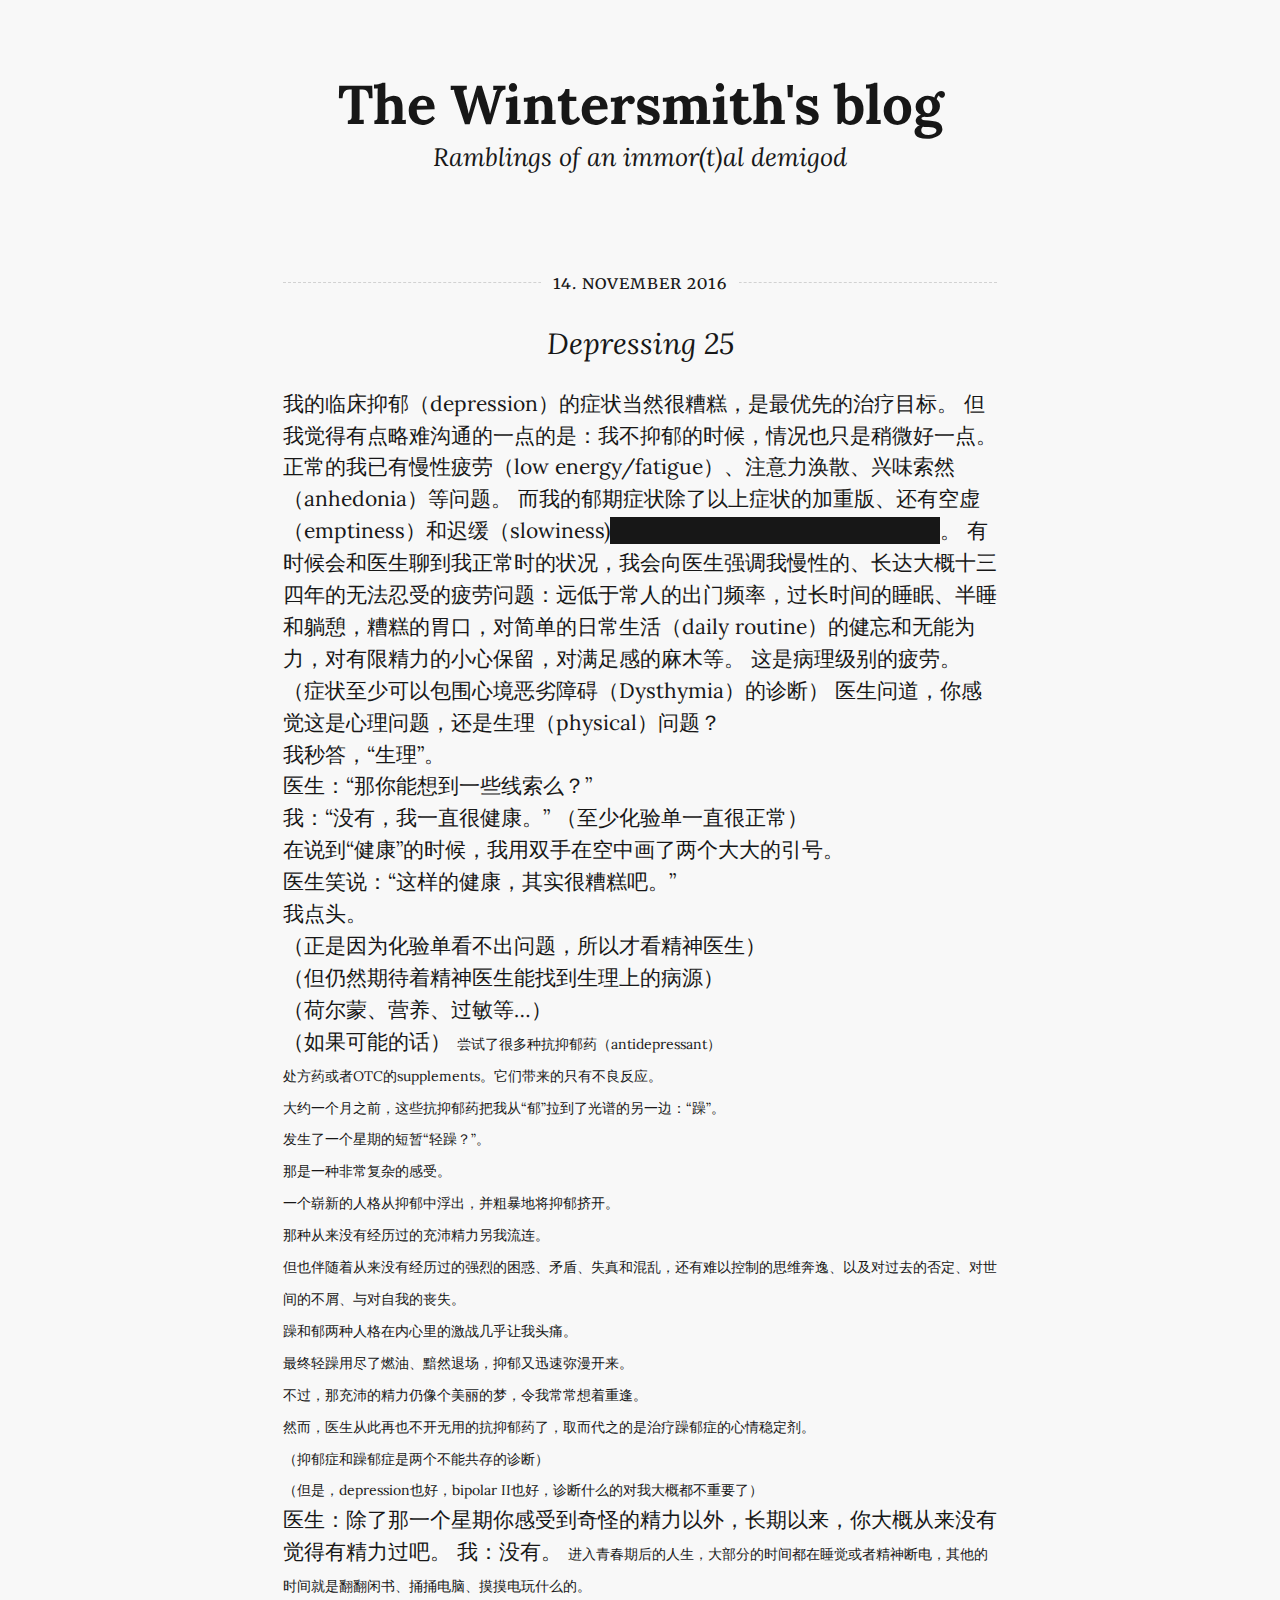
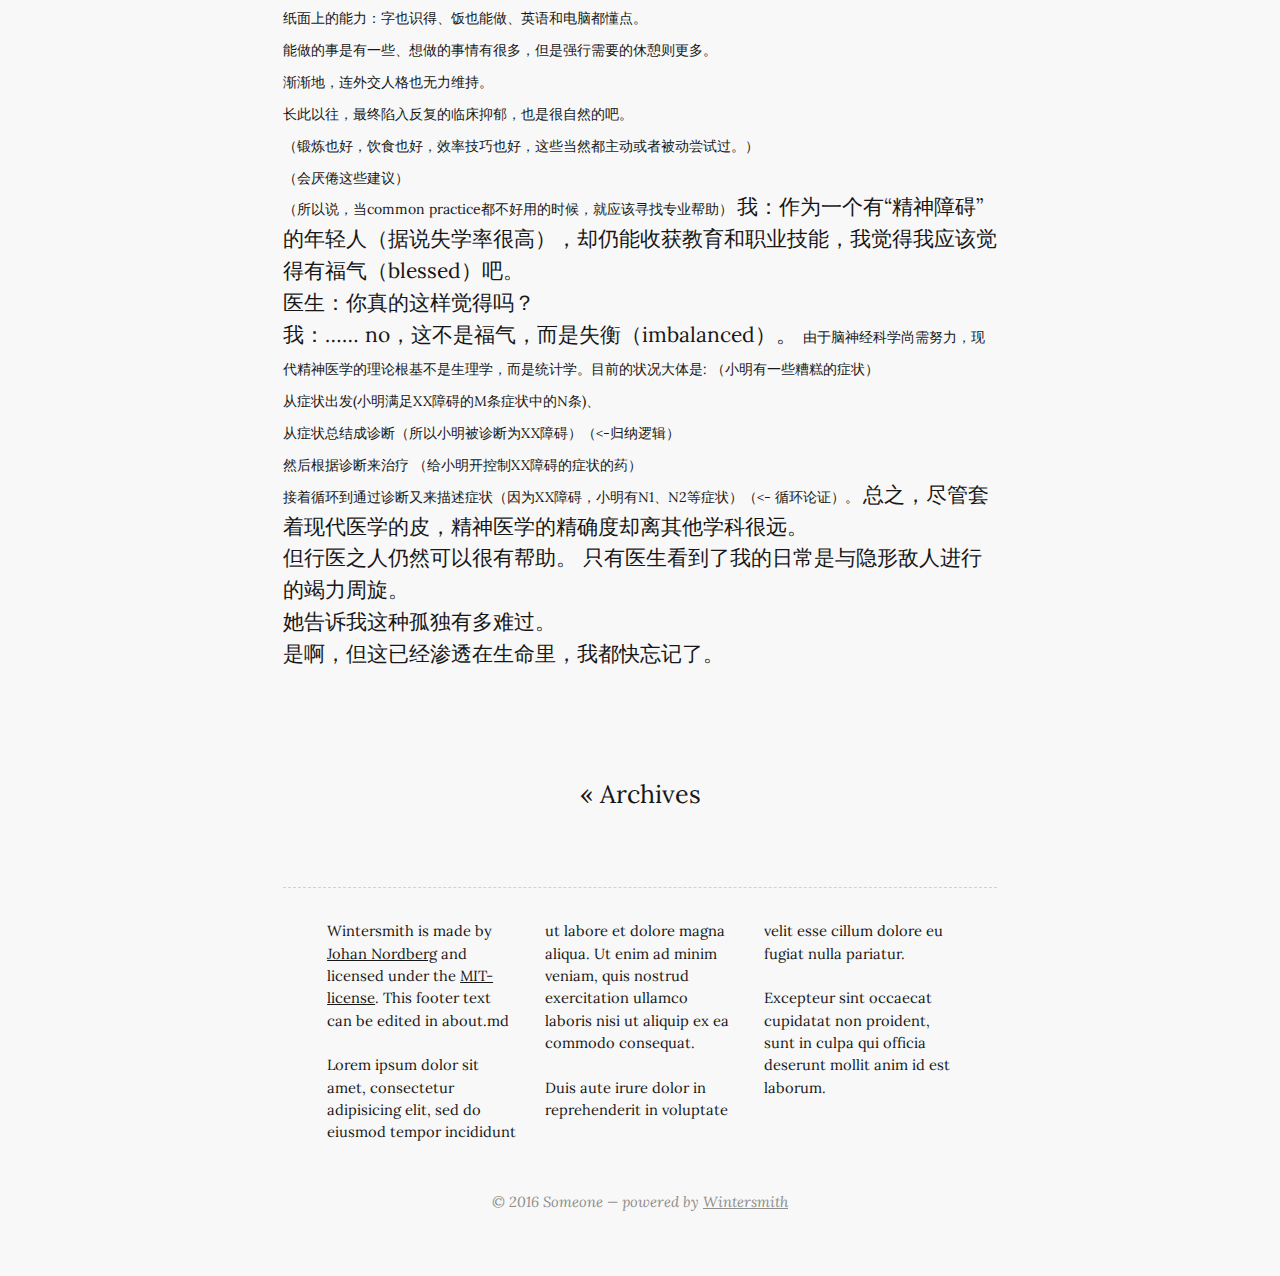
==== index.html @ 5347682f "first article" ====
<!DOCTYPE html>
<html lang="en">
  <head>
    <meta charset="utf-8">
    <meta http-equiv="X-UA-Compatible" content="IE=edge,chrome=1">
    <meta name="viewport" content="width=device-width">
    <title>The Wintersmith's blog
    </title>
    <link rel="alternate" href="http://localhost:8080/feed.xml" type="application/rss+xml" title="Ramblings of an immor(t)al demigod">
    <link rel="stylesheet" href="http://fonts.googleapis.com/css?family=Lora:400,700,400italic,700italic|Anonymous+Pro:400,700,400italic,700italic|Merriweather:400,700,300">
    <link rel="stylesheet" href="/css/main.css">
  </head>
  <body>
    <header class="header">
      <div class="content-wrap">
        <div class="logo">
          <h1><a href="http://localhost:8080">The Wintersmith's blog</a></h1>
          <p class="description">Ramblings of an immor(t)al demigod</p>
        </div>
      </div>
    </header>
    <div id="content">
      <div class="content-wrap">
        <article class="article intro">
          <header>
            <p class="date"><span>14. November 2016</span></p>
            <h2><a href="/articles/mood/">Depressing 25</a></h2>
          </header>
          <section class="content"><p>我的临床抑郁（depression）的症状当然很糟糕，是最优先的治疗目标。</p>
<p>但我觉得有点略难沟通的一点的是：我不抑郁的时候，情况也只是稍微好一点。</p>
<p>正常的我已有慢性疲劳（low&nbsp;energy/fatigue）、注意力涣散、兴味索然（anhedonia）等问题。</p>
<p>而我的郁期症状除了以上症状的加重版、还有空虚（emptiness）和迟缓（slowiness)<span style="background: #171717">以及自杀意念（suicidal ideation）</span>。</p>
<p>有时候会和医生聊到我正常时的状况，我会向医生强调我慢性的、长达大概十三四年的无法忍受的疲劳问题：远低于常人的出门频率，过长时间的睡眠、半睡和躺憩，糟糕的胃口，对简单的日常生活（daily&nbsp;routine）的健忘和无能为力，对有限精力的小心保留，对满足感的麻木等。</p>
<p>这是病理级别的疲劳。（症状至少可以包围心境恶劣障碍（Dysthymia）的诊断）</p>
<p>医生问道，你感觉这是心理问题，还是生理（physical）问题？<br>我秒答，“生理”。<br>医生：“那你能想到一些线索么？”<br>我：“没有，我一直很健康。” （至少化验单一直很正常）<br> 在说到“健康”的时候，我用双手在空中画了两个大大的引号。<br>医生笑说：“这样的健康，其实很糟糕吧。”<br>我点头。<br>（正是因为化验单看不出问题，所以才看精神医生）<br>（但仍然期待着精神医生能找到生理上的病源）<br>（荷尔蒙、营养、过敏等…）<br>（如果可能的话）</p>
<p style="font-size:14px">
尝试了很多种抗抑郁药（antidepressant）<br>处方药或者<span class="caps">OTC</span>的supplements。它们带来的只有不良反应。<br>大约一个月之前，这些抗抑郁药把我从“郁”拉到了光谱的另一边：“躁”。<br>发生了一个星期的短暂“轻躁？”。<br>那是一种非常复杂的感受。<br>一个崭新的人格从抑郁中浮出，并粗暴地将抑郁挤开。<br>那种从来没有经历过的充沛精力另我流连。<br>但也伴随着从来没有经历过的强烈的困惑、矛盾、失真和混乱，还有难以控制的思维奔逸、以及对过去的否定、对世间的不屑、与对自我的丧失。<br>躁和郁两种人格在内心里的激战几乎让我头痛。<br>最终轻躁用尽了燃油、黯然退场，抑郁又迅速弥漫开来。<br>不过，那充沛的精力仍像个美丽的梦，令我常常想着重逢。<br>然而，医生从此再也不开无用的抗抑郁药了，取而代之的是治疗躁郁症的心情稳定剂。<br>（抑郁症和躁郁症是两个不能共存的诊断）<br>（但是，depression也好，bipolar <span class="caps">II</span>也好，诊断什么的对我大概都不重要了）<br></p>

<p>医生：除了那一个星期你感受到奇怪的精力以外，长期以来，你大概从来没有觉得有精力过吧。&nbsp;我：没有。</p>
<p style="font-size:14px">
进入青春期后的人生，大部分的时间都在睡觉或者精神断电，其他的时间就是翻翻闲书、捅捅电脑、摸摸电玩什么的。<br>纸面上的能力：字也识得、饭也能做、英语和电脑都懂点。<br>能做的事是有一些、想做的事情有很多，但是强行需要的休憩则更多。<br>渐渐地，连外交人格也无力维持。<br>长此以往，最终陷入反复的临床抑郁，也是很自然的吧。<br>（锻炼也好，饮食也好，效率技巧也好，这些当然都主动或者被动尝试过。）<br>（会厌倦这些建议）<br>（所以说，当common&nbsp;practice都不好用的时候，就应该寻找专业帮助）
</p>

<p>我：作为一个有“精神障碍”的年轻人（据说失学率很高），却仍能收获教育和职业技能，我觉得我应该觉得有福气（blessed）吧。<br>医生：你真的这样觉得吗？<br>我：……&nbsp;no，这不是福气，而是失衡（imbalanced）。  </p>
<p style="font-size:14px">
由于脑神经科学尚需努力，现代精神医学的理论根基不是生理学，而是统计学。目前的状况大体是:
</p>
<p style="font-size:14px">
（小明有一些糟糕的症状）<br>从症状出发(小明满足<span class="caps">XX</span>障碍的M条症状中的N条)、<br>从症状总结成诊断（所以小明被诊断为<span class="caps">XX</span>障碍）（&lt;-归纳逻辑）<br>然后根据诊断来治疗 （给小明开控制<span class="caps">XX</span>障碍的症状的药）<br>接着循环到通过诊断又来描述症状（因为<span class="caps">XX</span>障碍，小明有N1、N2等症状）（&lt;-&nbsp;循环论证）。
</p>

<p>总之，尽管套着现代医学的皮，精神医学的精确度却离其他学科很远。<br>但行医之人仍然可以很有帮助。 </p>
<p>只有医生看到了我的日常是与隐形敌人进行的竭力周旋。<br>她告诉我这种孤独有多难过。<br>是啊，但这已经渗透在生命里，我都快忘记了。  </p>

          </section>
        </article>
      </div>
    </div>
    <footer>
      <div class="content-wrap">
        <div class="nav"><a href="/archive.html">« Archives</a>
        </div>
        <section class="about"><p>Wintersmith is made by <a href="http://johan-nordberg.com">Johan Nordberg</a> and licensed under the <a href="http://opensource.org/licenses/MIT">MIT-license</a>.
This footer text can be edited in about.md</p>
<p>Lorem ipsum dolor sit amet, consectetur adipisicing elit, sed do eiusmod
tempor incididunt ut labore et dolore magna aliqua. Ut enim ad minim veniam,
quis nostrud exercitation ullamco laboris nisi ut aliquip ex ea commodo
consequat.</p>
<p>Duis aute irure dolor in reprehenderit in voluptate velit esse cillum
dolore eu fugiat nulla pariatur.</p>
<p>Excepteur sint occaecat cupidatat non proident, sunt in culpa qui officia
deserunt mollit anim id est laborum.</p>

        </section>
        <section class="copy">
          <p>&copy; 2016 Someone &mdash; powered by&nbsp;<a href="https://github.com/jnordberg/wintersmith">Wintersmith</a>
          </p>
        </section>
      </div>
    </footer>
  </body>
</html>
---- css/main.css ----
h1, h2, h3, h4, h5, h6, p, body, a, img, ul, ol, blockquote, pre {
  margin: 0; padding: 0; border: 0;
}

body {
  font-family: 'Lora', serif;
  font-size: 21px;
  line-height: 1.52;
  background-color: #f8f8f8;
  text-rendering: optimizeLegibility;
}

.content-wrap {
  width: 34em;
  margin: 0 auto;
}

body, a {
  color: #171717;
}

a:hover {
  color: #ff8000;
  text-decoration: underline;
}

p {
  margin-bottom: 1.52em;
}

pre {
  font-size: 0.9em;
  overflow: auto;
  background: #fff;
  border: 1px dashed #d2d2d2;
  border-radius: 0.25em;
  margin-bottom: 1.8em;
  padding: 1em;
}

h1 {
  font-size: 2em;
  margin-bottom: 1em;
}

h2 {
  font-size: 1.2em;
  font-weight: 400;
  line-height: 1.43;
  margin-bottom: 1.35em;
}

h3 {
  font-style: italic;
  text-align: center;
  font-weight: 400;
  font-size: 1.4em;
  margin-top: 1.8em;
  margin-bottom: 0.8em;
}

ol, ul {
  margin: 0 1.4em 1.4em 4em;
}

li {
  margin-bottom: 0.5em;
}

blockquote {
  margin: 1.2em 3em;
  padding-left: 1em;
  font-style: italic;
}

hr {
  border: 0;
  border-top: 1px dashed #d2d2d2;
  height: 0;
  margin: 1.6em 0;
}

/* page header */

.header {
  margin: 3em 0 5em;
}

.header h1 {
  font-size: 2.6em;
  text-align: center;
  font-weight: 700;
  margin: 0;
}

.header a, .header a:hover {
  text-decoration: none;
  color: #171717;
}

.header .author {
  font-family: 'Merriweather', serif;
  font-variant: small-caps;
  text-transform: lowercase;
  text-rendering: auto;
  text-align: center;
  font-weight: 400;
  letter-spacing: 1px;
}

.header .description {
  font-size: 1.2em;
  font-style: italic;
  text-align: center;
  margin-top: -0.3em;
}

body.article-detail > header h1 {
  font-size: 2.5em;
  font-style: italic;
  font-weight: 400;
  margin-bottom: -0.2em;
}

body.article-detail > header {
  margin-bottom: 3em;
}

/* page footer */

footer {
  margin: 3em 0;
}

footer .nav {
  text-align: center;
  margin-top: 5em;
  margin-bottom: 3.5em;
}

footer .nav a {
  padding: 0 0.5em;
  font-size: 1.2em;
  text-decoration: none;
}

footer .about {
  border-top: 1px dashed #d2d2d2;
  padding: 2.2em 3em;
  font-size: 0.7em;
  -webkit-column-count: 3;
  -moz-column-count: 3;
  -ms-column-count: 3;
  column-count: 3;
  -webkit-column-gap: 2em;
  -moz-column-gap: 2em;
  -ms-column-gap: 2em;
  column-gap: 2em;
}

footer .copy {
  text-align: center;
  font-size: 0.7em;
  font-style: italic;
  margin-top: 1em;
}

footer .copy, footer .copy a {
  color: #8e8e8e;
}

/* article */

.article {
  margin: 3em 0 4em;
}

.article header {
  border-top: 1px dashed #d2d2d2;
}

.article header h2 {
  font-style: italic;
  text-align: center;
  font-weight: 400;
  margin: 0.8em 0;
  font-size: 1.4em;
}

.article header h2 a {
  text-decoration: none;
}

.article header .date {
  text-align: center;
  font-size: 0.8em;
  margin-top: -0.7em;
}

.article header .date span {
  background-color: #f8f8f8;
  padding: 0 0.7em;
}

.article.intro .content p {
  display: inline;
}

.article.intro .content .more {
  text-decoration: underline;
  font-weight: 700;
  padding-left: 0.3em;
}

.article .content img {
  display: block;
  width: 100%;
}

.more, .date {
  font-family: 'Merriweather', serif;
  font-variant: small-caps;
  text-transform: lowercase;
  font-weight: 400;
  text-rendering: auto;
  letter-spacing: 1px;
}

/* archive */

.archive {
  width: 32em;
  margin: 5em auto 6em;
  padding-left: 2em;
}

.archive h2 {
  font-size: 2em;
  margin: 0;
  margin-left: 6.1em;
  margin-bottom: 0.5em;
  font-style: italic;
}

.archive a, .archive span{
  display: block;
  float: left;
  margin-bottom: -1px;
  text-decoration: none;
}
.archive li:not(:last-child) {
	border-bottom: 1px solid #d2d2d2;
	margin-bottom: -1px;
}

.archive a.last, .archive span.last {
  border: 0;
  margin-bottom: 0;
}

.archive a {
  width: 21em;
  text-indent: 1em;
  white-space: nowrap;
}

.archive .year-label,
.archive .month-label{
  width: 4em;
  font-family: 'Merriweather', serif;
  font-variant: small-caps;
  text-transform: lowercase;
  font-weight: 400;
  text-rendering: auto;
  letter-spacing: 1px;
  text-align: center;
}

.archive .month-label {
  width: 7em;
}

.archive ul {
  list-style: none;
  margin: 0;
}

.archive ul li {
  margin: 0;
}

/* code styling */

code {
  font-family: 'Anonymous Pro', monospace;
  font-size: 0.85em;
  color: #000;
}

pre code {
  display: block;
  line-height: 1.1;
}

p code {
  padding: 0.1em 0.3em 0.2em;
  border-radius: 0.3em;
  position: relative;
  background: #fffff3;

  white-space: nowrap;
}

/* syntax hl stuff */

code.lang-markdown {
  color: #424242;
}

code.lang-markdown .header,
code.lang-markdown .strong {
  font-weight: bold;
}

code.lang-markdown .emphasis {
  font-style: italic;
}

code.lang-markdown .horizontal_rule,
code.lang-markdown .link_label,
code.lang-markdown .code,
code.lang-markdown .header,
code.lang-markdown .link_url {
  color: #555;
}

code.lang-markdown .blockquote,
code.lang-markdown .bullet {
  color: #bbb;
}

/* Tomorrow Theme */
/* http://jmblog.github.com/color-themes-for-google-code-highlightjs */
/* Original theme - https://github.com/chriskempson/tomorrow-theme */
/* http://jmblog.github.com/color-themes-for-google-code-highlightjs */
.tomorrow-comment, pre .comment, pre .title {
  color: #8e908c;
}

.tomorrow-red, pre .variable, pre .attribute, pre .tag, pre .regexp, pre .ruby .constant, pre .xml .tag .title, pre .xml .pi, pre .xml .doctype, pre .html .doctype, pre .css .id, pre .css .class, pre .css .pseudo {
  color: #c82829;
}

.tomorrow-orange, pre .number, pre .preprocessor, pre .built_in, pre .literal, pre .params, pre .constant {
  color: #f5871f;
}

.tomorrow-yellow, pre .class, pre .ruby .class .title, pre .css .rules .attribute {
  color: #eab700;
}

.tomorrow-green, pre .string, pre .value, pre .inheritance, pre .header, pre .ruby .symbol, pre .xml .cdata {
  color: #718c00;
}

.tomorrow-aqua, pre .css .hexcolor {
  color: #3e999f;
}

.tomorrow-blue, pre .function, pre .python .decorator, pre .python .title, pre .ruby .function .title, pre .ruby .title .keyword, pre .perl .sub, pre .javascript .title, pre .coffeescript .title {
  color: #4271ae;
}

.tomorrow-purple, pre .keyword, pre .javascript .function {
  color: #8959a8;
}

/* media queries */

@media (min-width: 1600px) {
  body { font-size: 26px; }
}

@media (max-width: 900px) {
  body { font-size: 18px; }
}

@media (max-width: 690px) {
  .content-wrap {
    width: auto;
    padding: 0 1em;
  }
  .header {
    margin: 1em 0;
  }
  .header h1 {
    font-size: 1.4em;
    margin-bottom: 0.6em;
  }
  .header .description {
    font-size: 1em;
  }
  .article {
    margin: 1em 0 2.5em;
  }
  .archive {
    width: 80%;
    margin: 0 auto;
  }
  .archive * {
    float: none !important;
    line-height: 1.6 !important;
    width: auto !important;
    height: auto !important;
    text-align: left !important;
    border: 0 !important;
    margin: 0 !important;
  }
  footer .nav {
    margin: 1em 0;
  }
  footer .about {
    padding: 0;
    font-size: 0.9em;
    padding-top: 1.6em;
    -webkit-column-count: 1;
    -moz-column-count: 1;
    -ms-column-count: 1;
    column-count: 1;
  }
  footer .about p {
    margin-bottom: 1em;
  }
}
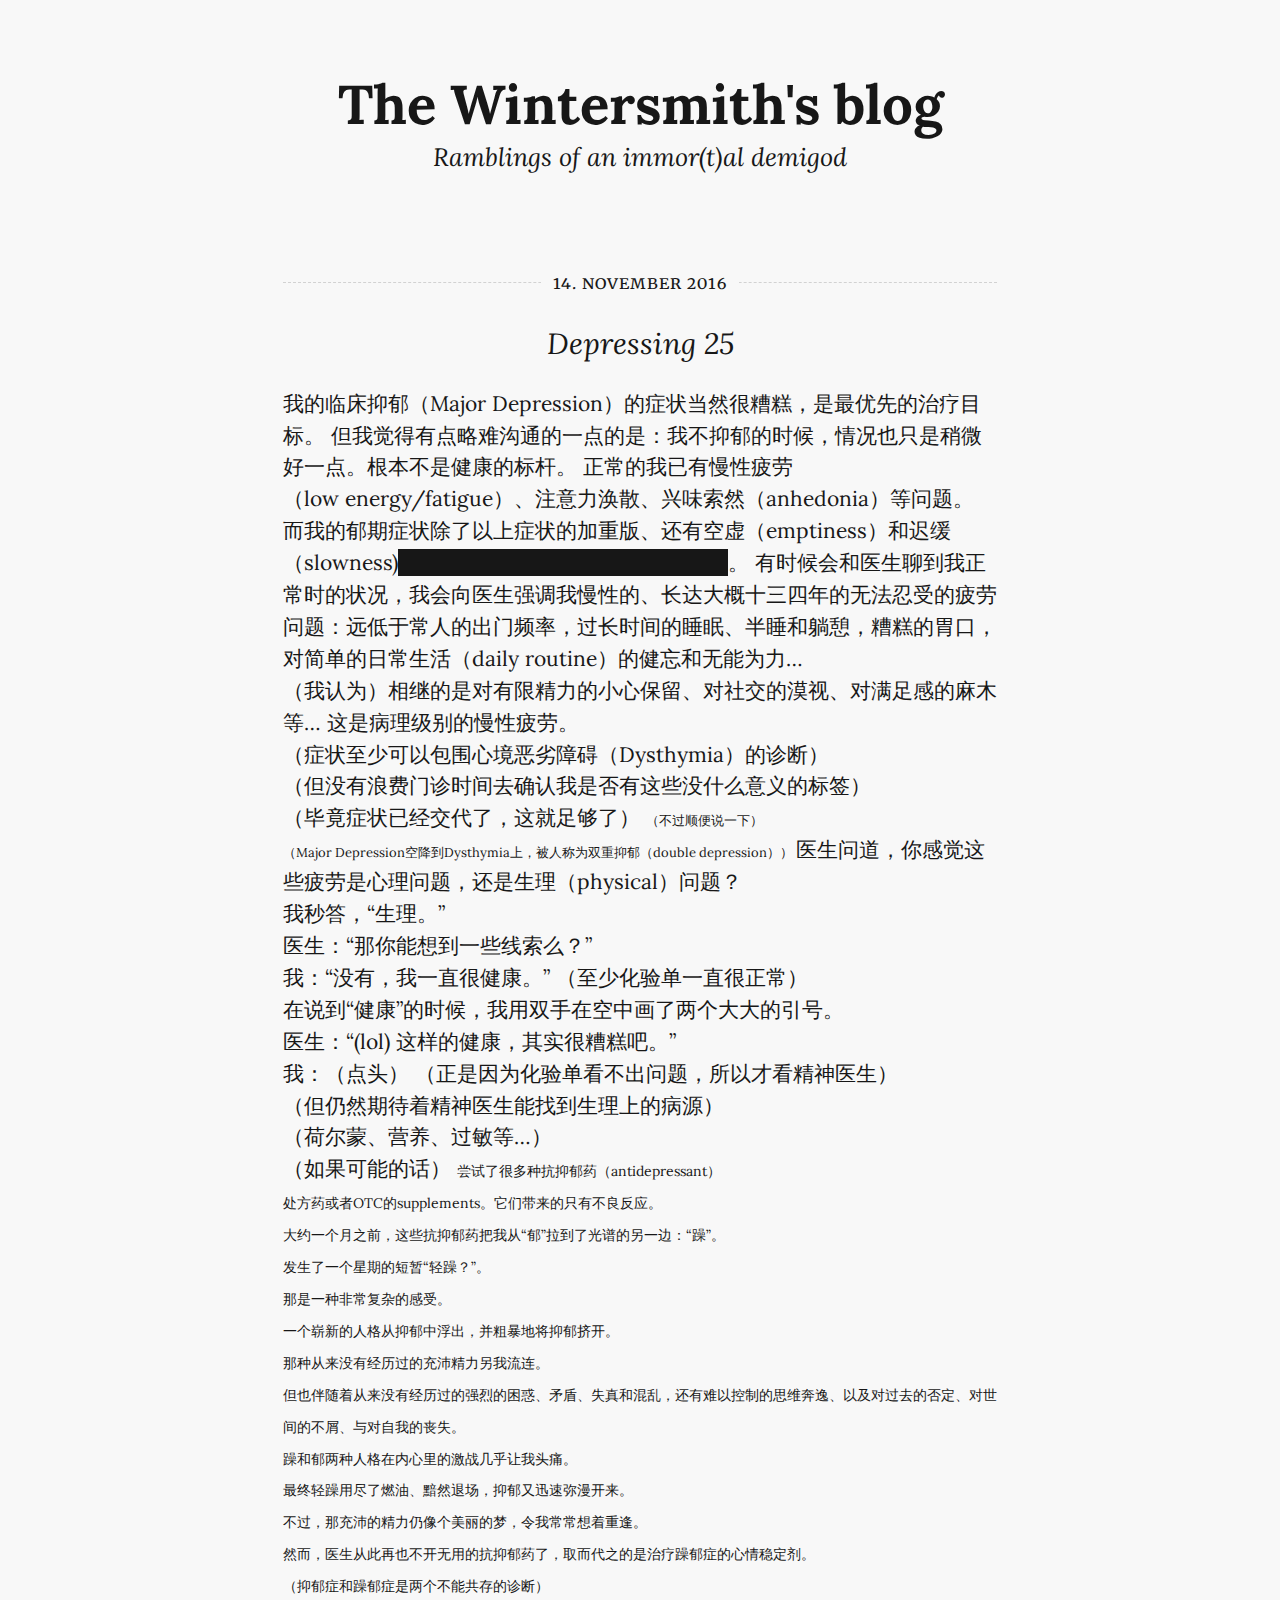
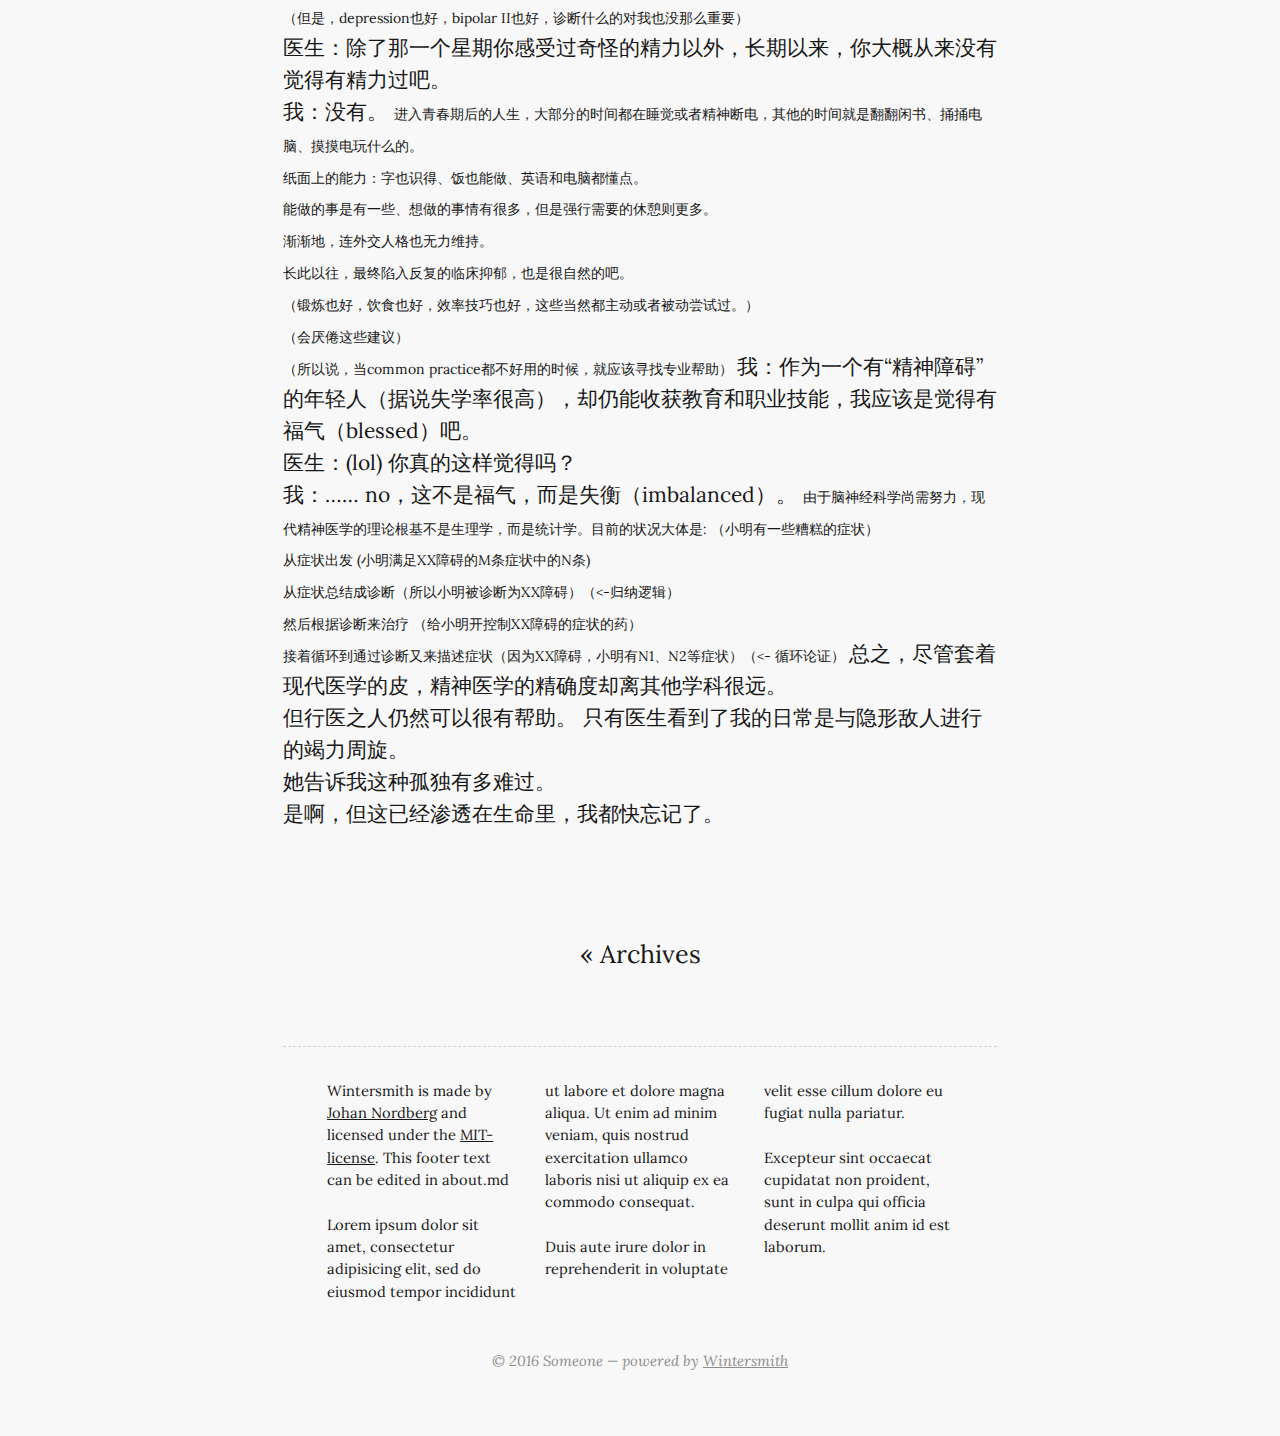
==== commit 59bdecf4: "fix" ====
--- a/index.html
+++ b/index.html
@@ -26,27 +26,32 @@
             <p class="date"><span>14. November 2016</span></p>
             <h2><a href="/articles/mood/">Depressing 25</a></h2>
           </header>
-          <section class="content"><p>我的临床抑郁（depression）的症状当然很糟糕，是最优先的治疗目标。</p>
-<p>但我觉得有点略难沟通的一点的是：我不抑郁的时候，情况也只是稍微好一点。</p>
+          <section class="content"><p>我的临床抑郁（Major&nbsp;Depression）的症状当然很糟糕，是最优先的治疗目标。</p>
+<p>但我觉得有点略难沟通的一点的是：我不抑郁的时候，情况也只是稍微好一点。根本不是健康的标杆。</p>
 <p>正常的我已有慢性疲劳（low&nbsp;energy/fatigue）、注意力涣散、兴味索然（anhedonia）等问题。</p>
-<p>而我的郁期症状除了以上症状的加重版、还有空虚（emptiness）和迟缓（slowiness)<span style="background: #171717">以及自杀意念（suicidal ideation）</span>。</p>
-<p>有时候会和医生聊到我正常时的状况，我会向医生强调我慢性的、长达大概十三四年的无法忍受的疲劳问题：远低于常人的出门频率，过长时间的睡眠、半睡和躺憩，糟糕的胃口，对简单的日常生活（daily&nbsp;routine）的健忘和无能为力，对有限精力的小心保留，对满足感的麻木等。</p>
-<p>这是病理级别的疲劳。（症状至少可以包围心境恶劣障碍（Dysthymia）的诊断）</p>
-<p>医生问道，你感觉这是心理问题，还是生理（physical）问题？<br>我秒答，“生理”。<br>医生：“那你能想到一些线索么？”<br>我：“没有，我一直很健康。” （至少化验单一直很正常）<br> 在说到“健康”的时候，我用双手在空中画了两个大大的引号。<br>医生笑说：“这样的健康，其实很糟糕吧。”<br>我点头。<br>（正是因为化验单看不出问题，所以才看精神医生）<br>（但仍然期待着精神医生能找到生理上的病源）<br>（荷尔蒙、营养、过敏等…）<br>（如果可能的话）</p>
+<p>而我的郁期症状除了以上症状的加重版、还有空虚（emptiness）和迟缓（slowness)<span style="background: #171717">以及自杀意念（suicidal ideation）</span>。</p>
+<p>有时候会和医生聊到我正常时的状况，我会向医生强调我慢性的、长达大概十三四年的无法忍受的疲劳问题：远低于常人的出门频率，过长时间的睡眠、半睡和躺憩，糟糕的胃口，对简单的日常生活（daily routine）的健忘和无能为力…<br>（我认为）相继的是对有限精力的小心保留、对社交的漠视、对满足感的麻木等…</p>
+<p>这是病理级别的慢性疲劳。<br>（症状至少可以包围心境恶劣障碍（Dysthymia）的诊断）<br>（但没有浪费门诊时间去确认我是否有这些没什么意义的标签）<br>（毕竟症状已经交代了，这就足够了）</p>
+<p style="font-size:13px">
+（不过顺便说一下）<br>（Major Depression空降到Dysthymia上，被人称为双重抑郁（double&nbsp;depression））
+</p>
+
+<p>医生问道，你感觉这些疲劳是心理问题，还是生理（physical）问题？<br>我秒答，“生理。”<br>医生：“那你能想到一些线索么？”<br>我：“没有，我一直很健康。” （至少化验单一直很正常）<br> 在说到“健康”的时候，我用双手在空中画了两个大大的引号。<br>医生：“(lol) 这样的健康，其实很糟糕吧。”<br>我：（点头）  </p>
+<p>（正是因为化验单看不出问题，所以才看精神医生）<br>（但仍然期待着精神医生能找到生理上的病源）<br>（荷尔蒙、营养、过敏等…）<br>（如果可能的话）</p>
 <p style="font-size:14px">
-尝试了很多种抗抑郁药（antidepressant）<br>处方药或者<span class="caps">OTC</span>的supplements。它们带来的只有不良反应。<br>大约一个月之前，这些抗抑郁药把我从“郁”拉到了光谱的另一边：“躁”。<br>发生了一个星期的短暂“轻躁？”。<br>那是一种非常复杂的感受。<br>一个崭新的人格从抑郁中浮出，并粗暴地将抑郁挤开。<br>那种从来没有经历过的充沛精力另我流连。<br>但也伴随着从来没有经历过的强烈的困惑、矛盾、失真和混乱，还有难以控制的思维奔逸、以及对过去的否定、对世间的不屑、与对自我的丧失。<br>躁和郁两种人格在内心里的激战几乎让我头痛。<br>最终轻躁用尽了燃油、黯然退场，抑郁又迅速弥漫开来。<br>不过，那充沛的精力仍像个美丽的梦，令我常常想着重逢。<br>然而，医生从此再也不开无用的抗抑郁药了，取而代之的是治疗躁郁症的心情稳定剂。<br>（抑郁症和躁郁症是两个不能共存的诊断）<br>（但是，depression也好，bipolar <span class="caps">II</span>也好，诊断什么的对我大概都不重要了）<br></p>
+尝试了很多种抗抑郁药（antidepressant）<br>处方药或者<span class="caps">OTC</span>的supplements。它们带来的只有不良反应。<br>大约一个月之前，这些抗抑郁药把我从“郁”拉到了光谱的另一边：“躁”。<br>发生了一个星期的短暂“轻躁？”。<br>那是一种非常复杂的感受。<br>一个崭新的人格从抑郁中浮出，并粗暴地将抑郁挤开。<br>那种从来没有经历过的充沛精力另我流连。<br>但也伴随着从来没有经历过的强烈的困惑、矛盾、失真和混乱，还有难以控制的思维奔逸、以及对过去的否定、对世间的不屑、与对自我的丧失。<br>躁和郁两种人格在内心里的激战几乎让我头痛。<br>最终轻躁用尽了燃油、黯然退场，抑郁又迅速弥漫开来。<br>不过，那充沛的精力仍像个美丽的梦，令我常常想着重逢。<br>然而，医生从此再也不开无用的抗抑郁药了，取而代之的是治疗躁郁症的心情稳定剂。<br>（抑郁症和躁郁症是两个不能共存的诊断）<br>（但是，depression也好，bipolar <span class="caps">II</span>也好，诊断什么的对我也没那么重要）<br></p>
 
-<p>医生：除了那一个星期你感受到奇怪的精力以外，长期以来，你大概从来没有觉得有精力过吧。&nbsp;我：没有。</p>
+<p>医生：除了那一个星期你感受过奇怪的精力以外，长期以来，你大概从来没有觉得有精力过吧。<br>我：没有。</p>
 <p style="font-size:14px">
 进入青春期后的人生，大部分的时间都在睡觉或者精神断电，其他的时间就是翻翻闲书、捅捅电脑、摸摸电玩什么的。<br>纸面上的能力：字也识得、饭也能做、英语和电脑都懂点。<br>能做的事是有一些、想做的事情有很多，但是强行需要的休憩则更多。<br>渐渐地，连外交人格也无力维持。<br>长此以往，最终陷入反复的临床抑郁，也是很自然的吧。<br>（锻炼也好，饮食也好，效率技巧也好，这些当然都主动或者被动尝试过。）<br>（会厌倦这些建议）<br>（所以说，当common&nbsp;practice都不好用的时候，就应该寻找专业帮助）
 </p>
 
-<p>我：作为一个有“精神障碍”的年轻人（据说失学率很高），却仍能收获教育和职业技能，我觉得我应该觉得有福气（blessed）吧。<br>医生：你真的这样觉得吗？<br>我：……&nbsp;no，这不是福气，而是失衡（imbalanced）。  </p>
+<p>我：作为一个有“精神障碍”的年轻人（据说失学率很高），却仍能收获教育和职业技能，我应该是觉得有福气（blessed）吧。<br>医生：(lol) 你真的这样觉得吗？<br>我：……&nbsp;no，这不是福气，而是失衡（imbalanced）。  </p>
 <p style="font-size:14px">
 由于脑神经科学尚需努力，现代精神医学的理论根基不是生理学，而是统计学。目前的状况大体是:
 </p>
 <p style="font-size:14px">
-（小明有一些糟糕的症状）<br>从症状出发(小明满足<span class="caps">XX</span>障碍的M条症状中的N条)、<br>从症状总结成诊断（所以小明被诊断为<span class="caps">XX</span>障碍）（&lt;-归纳逻辑）<br>然后根据诊断来治疗 （给小明开控制<span class="caps">XX</span>障碍的症状的药）<br>接着循环到通过诊断又来描述症状（因为<span class="caps">XX</span>障碍，小明有N1、N2等症状）（&lt;-&nbsp;循环论证）。
+（小明有一些糟糕的症状）<br>从症状出发 (小明满足<span class="caps">XX</span>障碍的M条症状中的N条)<br>从症状总结成诊断（所以小明被诊断为<span class="caps">XX</span>障碍）（&lt;-归纳逻辑）<br>然后根据诊断来治疗 （给小明开控制<span class="caps">XX</span>障碍的症状的药）<br>接着循环到通过诊断又来描述症状（因为<span class="caps">XX</span>障碍，小明有N1、N2等症状）（&lt;-&nbsp;循环论证）
 </p>
 
 <p>总之，尽管套着现代医学的皮，精神医学的精确度却离其他学科很远。<br>但行医之人仍然可以很有帮助。 </p>
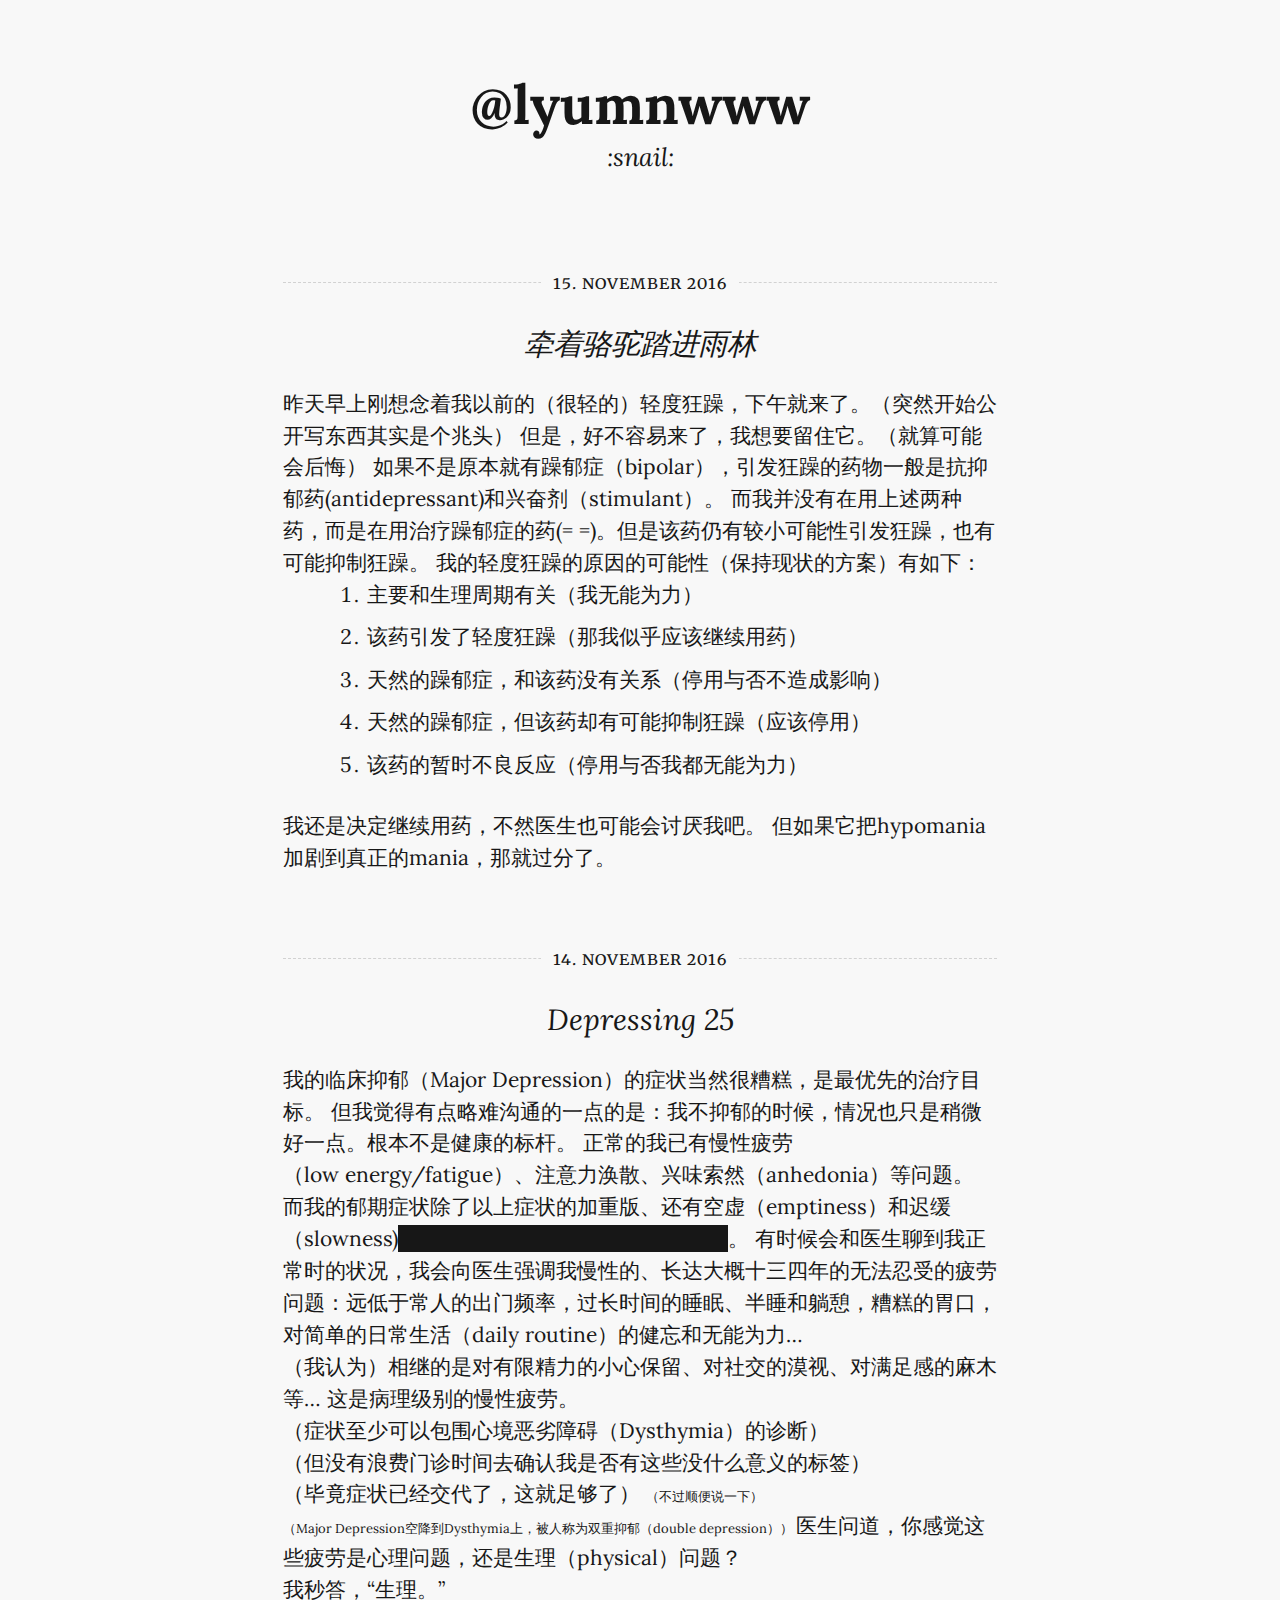
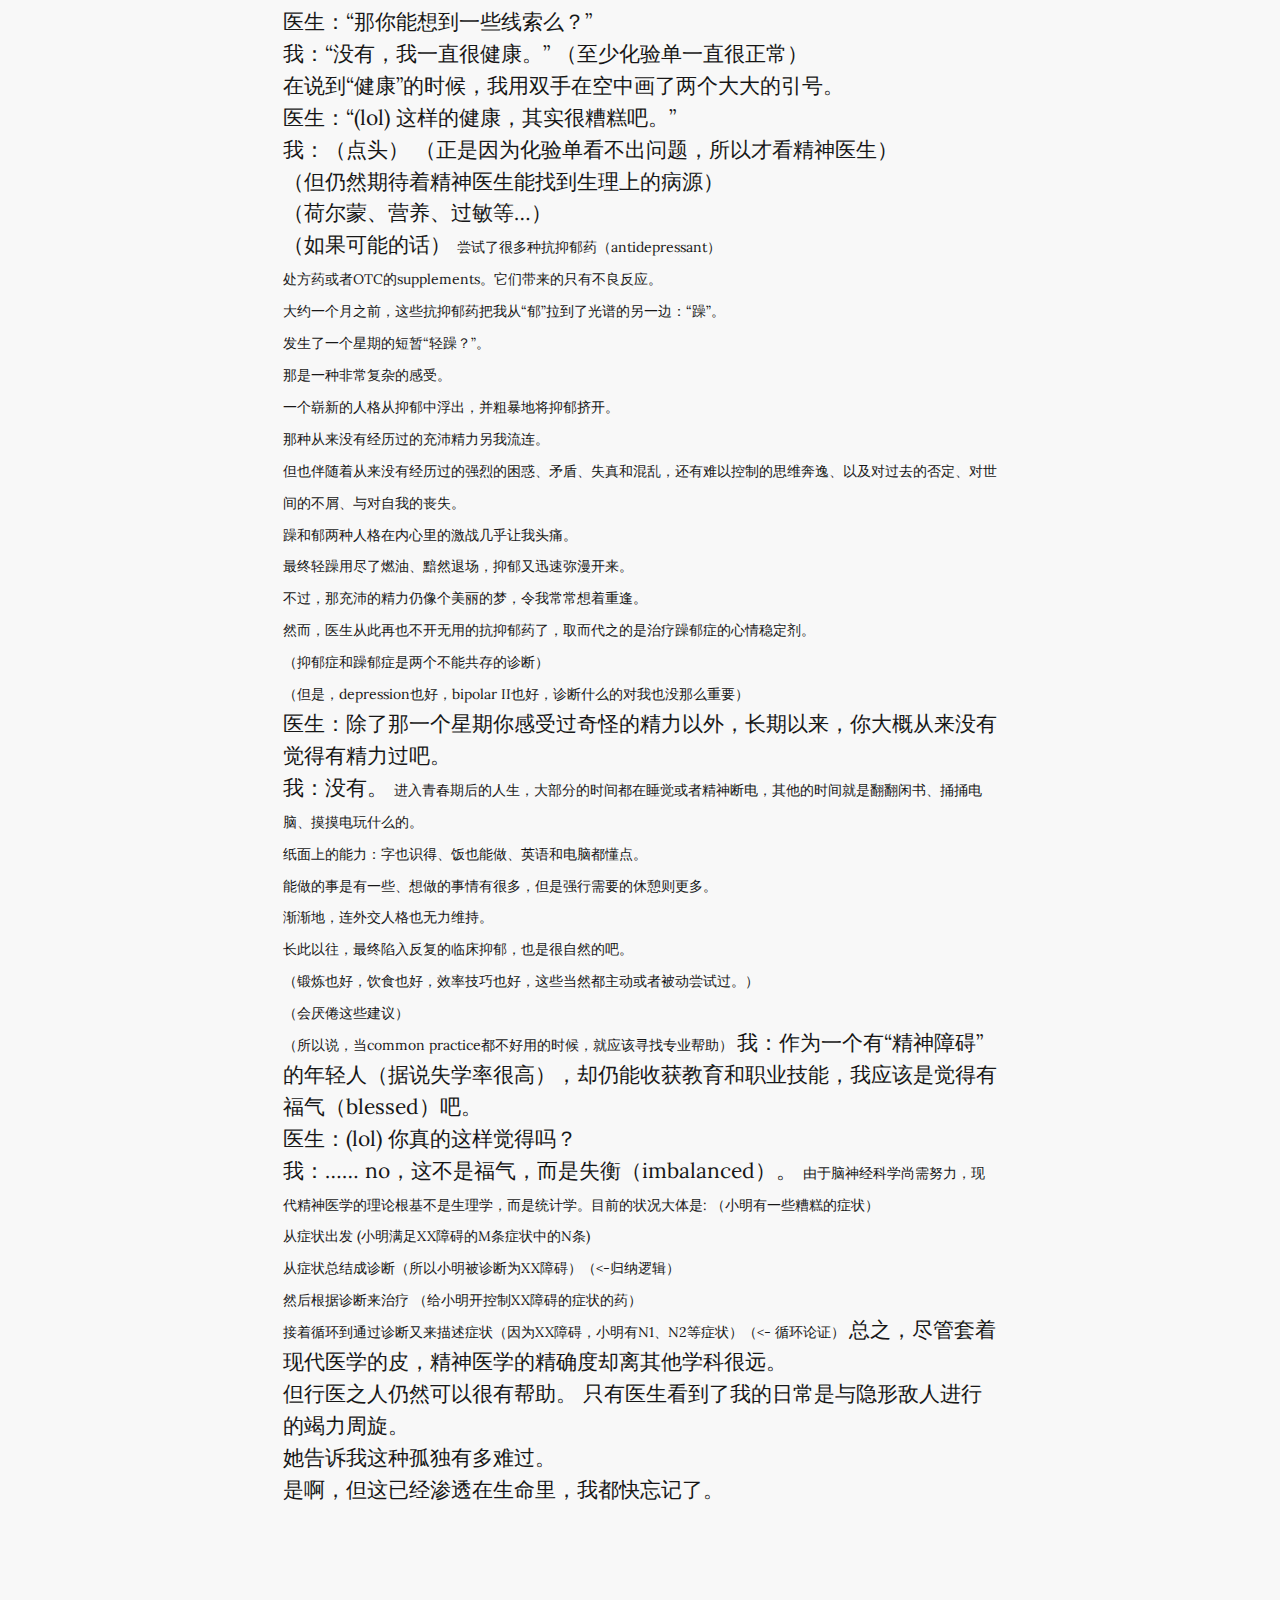
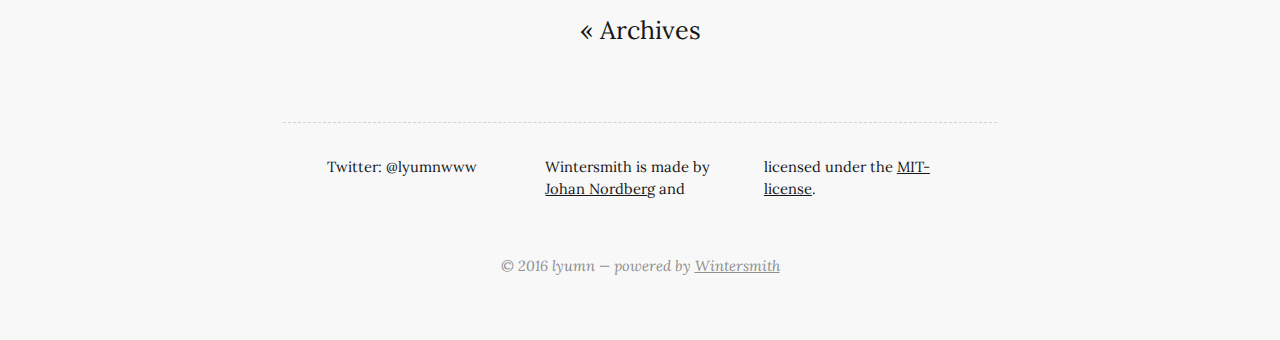
==== commit c67f0290: "update footer" ====
--- a/index.html
+++ b/index.html
@@ -4,9 +4,9 @@
     <meta charset="utf-8">
     <meta http-equiv="X-UA-Compatible" content="IE=edge,chrome=1">
     <meta name="viewport" content="width=device-width">
-    <title>The Wintersmith's blog
+    <title>@lyumnwww
     </title>
-    <link rel="alternate" href="http://localhost:8080/feed.xml" type="application/rss+xml" title="Ramblings of an immor(t)al demigod">
+    <link rel="alternate" href="http://localhost:8080/feed.xml" type="application/rss+xml" title=":snail:">
     <link rel="stylesheet" href="http://fonts.googleapis.com/css?family=Lora:400,700,400italic,700italic|Anonymous+Pro:400,700,400italic,700italic|Merriweather:400,700,300">
     <link rel="stylesheet" href="/css/main.css">
   </head>
@@ -14,13 +14,34 @@
     <header class="header">
       <div class="content-wrap">
         <div class="logo">
-          <h1><a href="http://localhost:8080">The Wintersmith's blog</a></h1>
-          <p class="description">Ramblings of an immor(t)al demigod</p>
+          <h1><a href="http://localhost:8080">@lyumnwww</a></h1>
+          <p class="description">:snail:</p>
         </div>
       </div>
     </header>
     <div id="content">
       <div class="content-wrap">
+        <article class="article intro">
+          <header>
+            <p class="date"><span>15. November 2016</span></p>
+            <h2><a href="/articles/bp/">牵着骆驼踏进雨林</a></h2>
+          </header>
+          <section class="content"><p>昨天早上刚想念着我以前的（很轻的）轻度狂躁，下午就来了。（突然开始公开写东西其实是个兆头）</p>
+<p>但是，好不容易来了，我想要留住它。（就算可能会后悔）</p>
+<p>如果不是原本就有躁郁症（bipolar），引发狂躁的药物一般是抗抑郁药(antidepressant)和兴奋剂（stimulant）。</p>
+<p>而我并没有在用上述两种药，而是在用治疗躁郁症的药(=&nbsp;=)。但是该药仍有较小可能性引发狂躁，也有可能抑制狂躁。</p>
+<p>我的轻度狂躁的原因的可能性（保持现状的方案）有如下：</p>
+<ol>
+<li>主要和生理周期有关（我无能为力）  </li>
+<li>该药引发了轻度狂躁（那我似乎应该继续用药）  </li>
+<li>天然的躁郁症，和该药没有关系（停用与否不造成影响）  </li>
+<li>天然的躁郁症，但该药却有可能抑制狂躁（应该停用）  </li>
+<li>该药的暂时不良反应（停用与否我都无能为力）  </li>
+</ol>
+<p>我还是决定继续用药，不然医生也可能会讨厌我吧。&nbsp;但如果它把hypomania加剧到真正的mania，那就过分了。</p>
+
+          </section>
+        </article>
         <article class="article intro">
           <header>
             <p class="date"><span>14. November 2016</span></p>
@@ -65,20 +86,12 @@
       <div class="content-wrap">
         <div class="nav"><a href="/archive.html">« Archives</a>
         </div>
-        <section class="about"><p>Wintersmith is made by <a href="http://johan-nordberg.com">Johan Nordberg</a> and licensed under the <a href="http://opensource.org/licenses/MIT">MIT-license</a>.
-This footer text can be edited in about.md</p>
-<p>Lorem ipsum dolor sit amet, consectetur adipisicing elit, sed do eiusmod
-tempor incididunt ut labore et dolore magna aliqua. Ut enim ad minim veniam,
-quis nostrud exercitation ullamco laboris nisi ut aliquip ex ea commodo
-consequat.</p>
-<p>Duis aute irure dolor in reprehenderit in voluptate velit esse cillum
-dolore eu fugiat nulla pariatur.</p>
-<p>Excepteur sint occaecat cupidatat non proident, sunt in culpa qui officia
-deserunt mollit anim id est laborum.</p>
+        <section class="about"><p>Twitter: @lyumnwww</p>
+<p>Wintersmith is made by <a href="http://johan-nordberg.com">Johan Nordberg</a> and licensed under the <a href="http://opensource.org/licenses/MIT">MIT-license</a>.</p>
 
         </section>
         <section class="copy">
-          <p>&copy; 2016 Someone &mdash; powered by&nbsp;<a href="https://github.com/jnordberg/wintersmith">Wintersmith</a>
+          <p>&copy; 2016 lyumn &mdash; powered by&nbsp;<a href="https://github.com/jnordberg/wintersmith">Wintersmith</a>
           </p>
         </section>
       </div>
